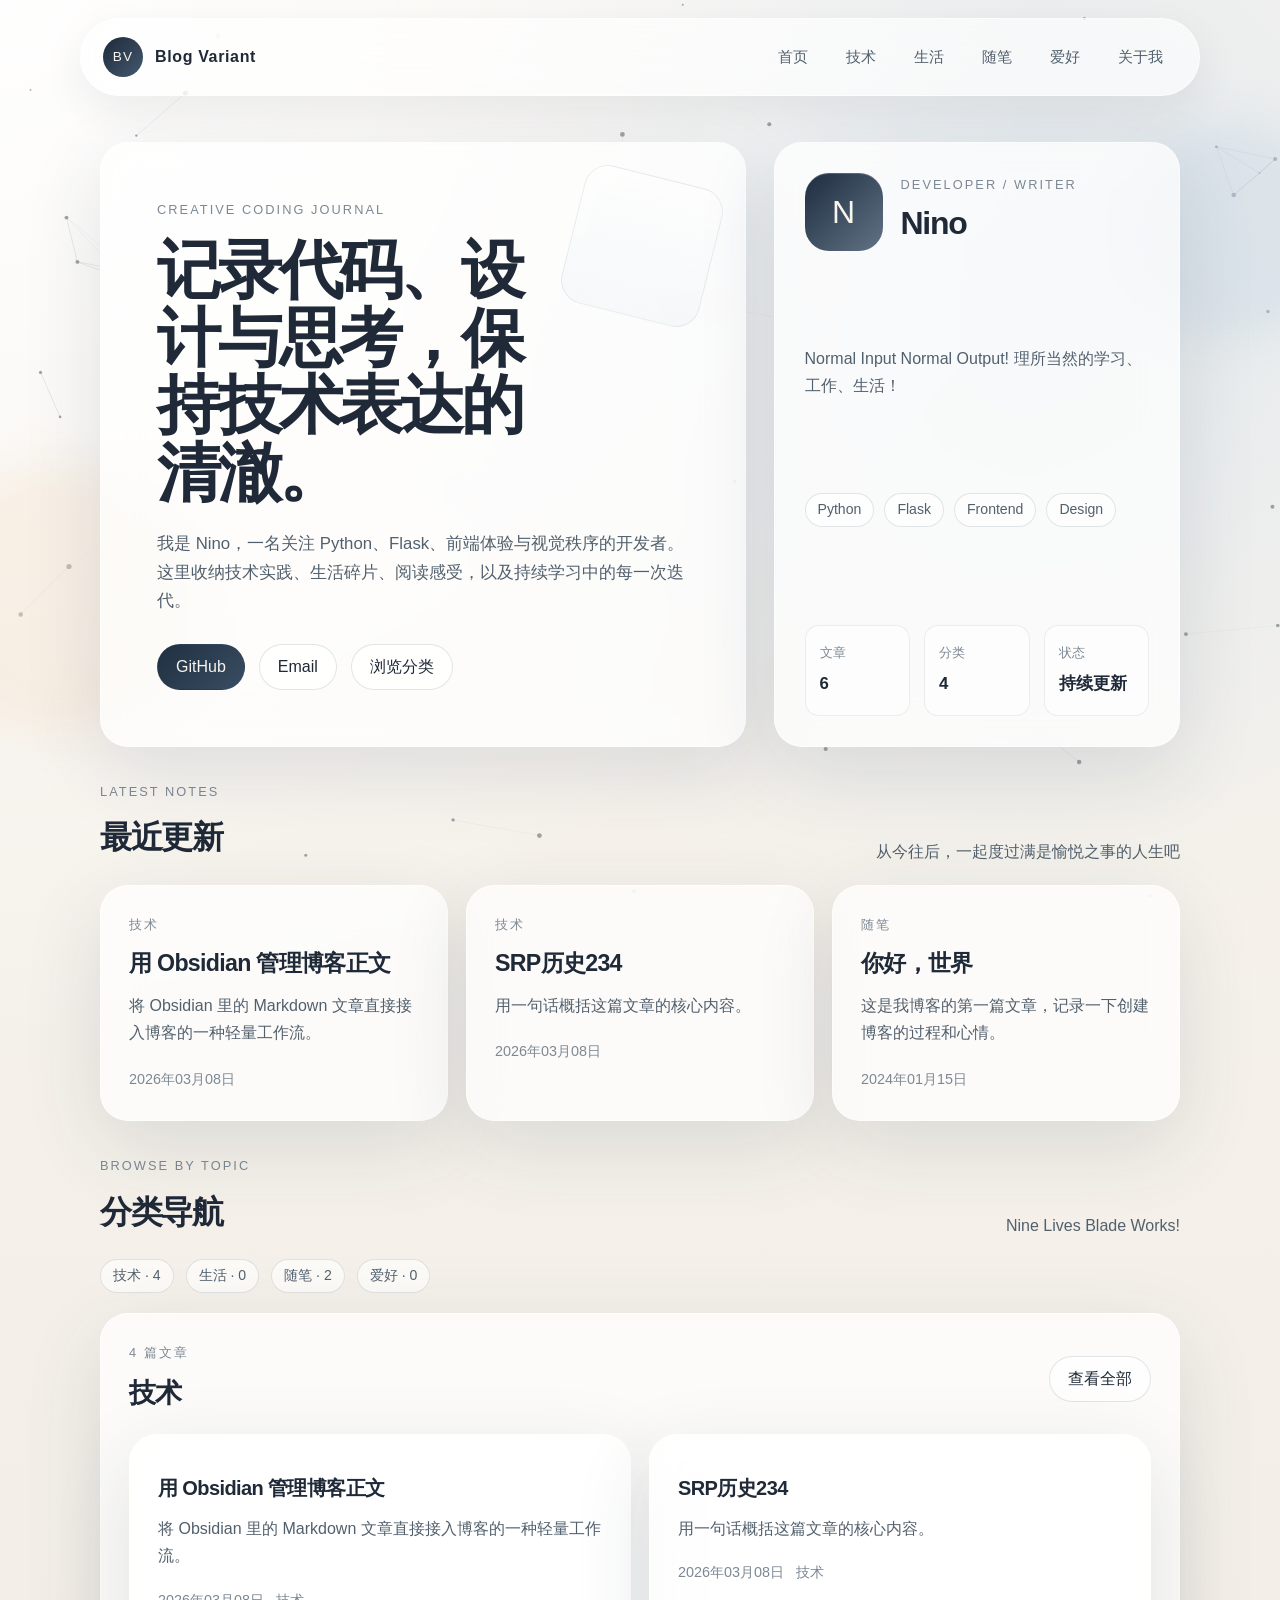
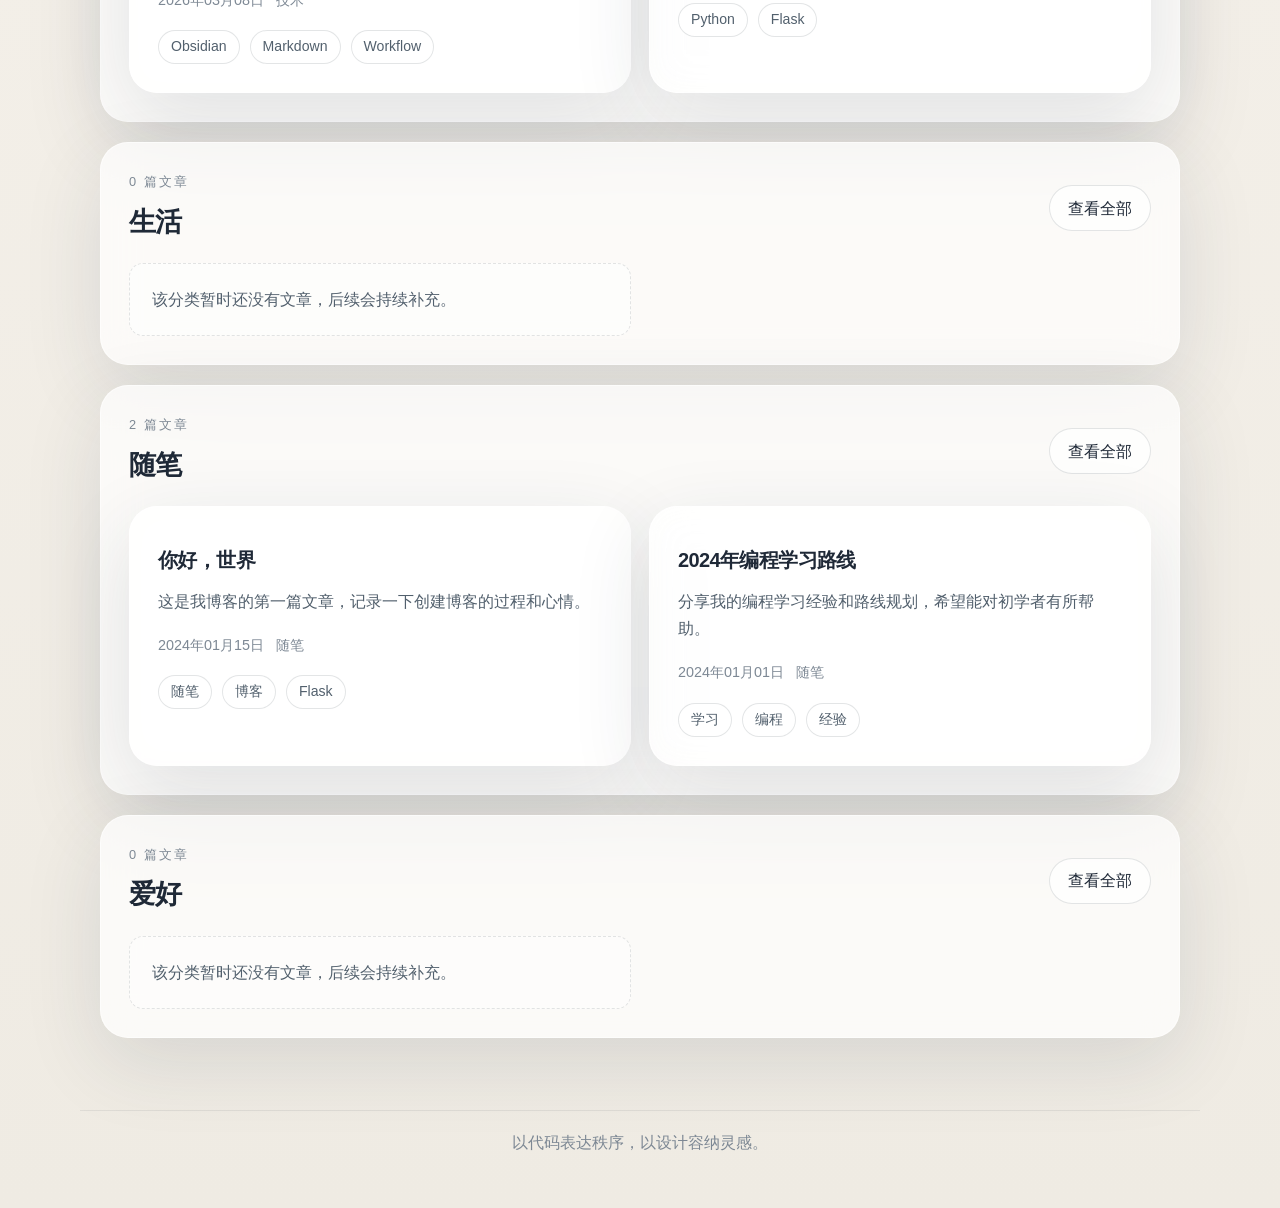
==== index.html @ 3c1abb7d "first push" ====
<!DOCTYPE html>
<html lang="zh-CN">
<head>
    <meta charset="UTF-8">
    <meta name="viewport" content="width=device-width, initial-scale=1.0">
    <title>首页 - Blog Variant</title>
    <link rel="stylesheet" href="/static/css/style.css">
    
</head>
<body>
    <div class="page-shell">
        <canvas id="particles-canvas" aria-hidden="true"></canvas>
        <div class="ambient ambient-one" aria-hidden="true"></div>
        <div class="ambient ambient-two" aria-hidden="true"></div>

        <header class="site-header">
            <div class="header-inner">
                <a href="/" class="logo">
                    <span class="logo-mark">BV</span>
                    <span class="logo-text">Blog Variant</span>
                </a>

                <button class="menu-toggle" type="button" aria-expanded="false" aria-controls="site-nav" onclick="toggleMenu()">
                    <span></span>
                    <span></span>
                    <span></span>
                </button>

                <nav class="site-nav" id="site-nav">
                    <a href="/">首页</a>
                    
                    <a href="/category/tech/">技术</a>
                    
                    <a href="/category/life/">生活</a>
                    
                    <a href="/category/notes/">随笔</a>
                    
                    <a href="/category/hobby/">爱好</a>
                    
                    <a href="/#about">关于我</a>
                </nav>
            </div>
        </header>

        <main class="main-content">
            
<section class="hero-section" id="about">
    <div class="hero-copy">
        <p class="eyebrow">Creative Coding Journal</p>
        <h1>记录代码、设计与思考，保持技术表达的清澈。</h1>
        <p class="hero-intro">
            我是 Nino，一名关注 Python、Flask、前端体验与视觉秩序的开发者。
            这里收纳技术实践、生活碎片、阅读感受，以及持续学习中的每一次迭代。
        </p>
        <div class="hero-actions">
            <a href="https://github.com/" target="_blank" rel="noopener">GitHub</a>
            <a href="446670081@qq.com">Email</a>
            <a href="#category-overview">浏览分类</a>
        </div>
    </div>

    <aside class="identity-card">
        <div class="identity-top">
            <div class="profile-avatar">N</div>
            <div>
                <p class="identity-role">Developer / Writer</p>
                <h2>Nino</h2>
            </div>
        </div>
        <p class="identity-bio">
            Normal Input Normal Output!
            理所当然的学习、工作、生活！
        </p>
        <div class="skill-list">
            <span>Python</span>
            <span>Flask</span>
            <span>Frontend</span>
            <span>Design</span>
        </div>
        <dl class="identity-stats">
            <div>
                <dt>文章</dt>
                <dd>6</dd>
            </div>
            <div>
                <dt>分类</dt>
                <dd>4</dd>
            </div>
            <div>
                <dt>状态</dt>
                <dd>持续更新</dd>
            </div>
        </dl>
    </aside>
</section>

<section class="section-block">
    <div class="section-heading">
        <div>
            <p class="eyebrow">Latest Notes</p>
            <h2>最近更新</h2>
        </div>
        <p>从今往后，一起度过满是愉悦之事的人生吧</p>
    </div>

    <div class="featured-grid">
        
        <a href="/post/obsidian-blog-workflow/" class="featured-card" style="--delay: 0.0s;">
            <p class="featured-category">技术</p>
            <h3>用 Obsidian 管理博客正文</h3>
            <p>将 Obsidian 里的 Markdown 文章直接接入博客的一种轻量工作流。</p>
            <span>2026年03月08日</span>
        </a>
        
        <a href="/post/%E5%8E%86%E5%8F%B2/" class="featured-card" style="--delay: 0.08s;">
            <p class="featured-category">技术</p>
            <h3>SRP历史234</h3>
            <p>用一句话概括这篇文章的核心内容。</p>
            <span>2026年03月08日</span>
        </a>
        
        <a href="/post/hello-world/" class="featured-card" style="--delay: 0.16s;">
            <p class="featured-category">随笔</p>
            <h3>你好，世界</h3>
            <p>这是我博客的第一篇文章，记录一下创建博客的过程和心情。</p>
            <span>2024年01月15日</span>
        </a>
        
    </div>
</section>

<section class="section-block" id="category-overview">
    <div class="section-heading">
        <div>
            <p class="eyebrow">Browse by Topic</p>
            <h2>分类导航</h2>
        </div>
        <p>Nine Lives Blade Works!</p>
    </div>

    <div class="category-pills">
        
        <a href="/category/tech/">技术 · 4</a>
        
        <a href="/category/life/">生活 · 0</a>
        
        <a href="/category/notes/">随笔 · 2</a>
        
        <a href="/category/hobby/">爱好 · 0</a>
        
    </div>

    <div class="category-sections">
        
        <section class="category-panel">
            <div class="panel-head">
                <div>
                    <p class="panel-kicker">4 篇文章</p>
                    <h3>技术</h3>
                </div>
                <a href="/category/tech/">查看全部</a>
            </div>

            <div class="post-list compact-posts">
                
                    
                    <a href="/post/obsidian-blog-workflow/" class="post-card" style="--delay: 0.0s;">
                        <h4>用 Obsidian 管理博客正文</h4>
                        <p class="description">将 Obsidian 里的 Markdown 文章直接接入博客的一种轻量工作流。</p>
                        <div class="post-meta">
                            <span>2026年03月08日</span>
                            <span>技术</span>
                        </div>
                        
                        <div class="tags">
                            
                            <span class="tag">Obsidian</span>
                            
                            <span class="tag">Markdown</span>
                            
                            <span class="tag">Workflow</span>
                            
                        </div>
                        
                    </a>
                    
                    <a href="/post/%E5%8E%86%E5%8F%B2/" class="post-card" style="--delay: 0.06s;">
                        <h4>SRP历史234</h4>
                        <p class="description">用一句话概括这篇文章的核心内容。</p>
                        <div class="post-meta">
                            <span>2026年03月08日</span>
                            <span>技术</span>
                        </div>
                        
                        <div class="tags">
                            
                            <span class="tag">Python</span>
                            
                            <span class="tag">Flask</span>
                            
                        </div>
                        
                    </a>
                    
                
            </div>
        </section>
        
        <section class="category-panel">
            <div class="panel-head">
                <div>
                    <p class="panel-kicker">0 篇文章</p>
                    <h3>生活</h3>
                </div>
                <a href="/category/life/">查看全部</a>
            </div>

            <div class="post-list compact-posts">
                
                <div class="empty-inline">
                    <p>该分类暂时还没有文章，后续会持续补充。</p>
                </div>
                
            </div>
        </section>
        
        <section class="category-panel">
            <div class="panel-head">
                <div>
                    <p class="panel-kicker">2 篇文章</p>
                    <h3>随笔</h3>
                </div>
                <a href="/category/notes/">查看全部</a>
            </div>

            <div class="post-list compact-posts">
                
                    
                    <a href="/post/hello-world/" class="post-card" style="--delay: 0.0s;">
                        <h4>你好，世界</h4>
                        <p class="description">这是我博客的第一篇文章，记录一下创建博客的过程和心情。</p>
                        <div class="post-meta">
                            <span>2024年01月15日</span>
                            <span>随笔</span>
                        </div>
                        
                        <div class="tags">
                            
                            <span class="tag">随笔</span>
                            
                            <span class="tag">博客</span>
                            
                            <span class="tag">Flask</span>
                            
                        </div>
                        
                    </a>
                    
                    <a href="/post/learn-to-code-2024/" class="post-card" style="--delay: 0.06s;">
                        <h4>2024年编程学习路线</h4>
                        <p class="description">分享我的编程学习经验和路线规划，希望能对初学者有所帮助。</p>
                        <div class="post-meta">
                            <span>2024年01月01日</span>
                            <span>随笔</span>
                        </div>
                        
                        <div class="tags">
                            
                            <span class="tag">学习</span>
                            
                            <span class="tag">编程</span>
                            
                            <span class="tag">经验</span>
                            
                        </div>
                        
                    </a>
                    
                
            </div>
        </section>
        
        <section class="category-panel">
            <div class="panel-head">
                <div>
                    <p class="panel-kicker">0 篇文章</p>
                    <h3>爱好</h3>
                </div>
                <a href="/category/hobby/">查看全部</a>
            </div>

            <div class="post-list compact-posts">
                
                <div class="empty-inline">
                    <p>该分类暂时还没有文章，后续会持续补充。</p>
                </div>
                
            </div>
        </section>
        
    </div>
</section>

        </main>

        <footer class="site-footer">
            <p>以代码表达秩序，以设计容纳灵感。</p>
        </footer>
    </div>

    <script>
        function toggleMenu() {
            var nav = document.getElementById("site-nav");
            var button = document.querySelector(".menu-toggle");
            var isActive = nav.classList.toggle("active");
            button.setAttribute("aria-expanded", isActive ? "true" : "false");
        }

        (function () {
            var canvas = document.getElementById("particles-canvas");
            if (!canvas) return;

            var ctx = canvas.getContext("2d");
            var particles = [];
            var mouse = { x: null, y: null, active: false };
            var isReduced = window.matchMedia("(prefers-reduced-motion: reduce)").matches;
            var density = window.innerWidth < 768 ? 28 : 56;

            function resizeCanvas() {
                canvas.width = window.innerWidth;
                canvas.height = window.innerHeight;
                density = window.innerWidth < 768 ? 28 : 56;
                createParticles();
            }

            function createParticles() {
                particles = [];
                for (var i = 0; i < density; i += 1) {
                    particles.push({
                        x: Math.random() * canvas.width,
                        y: Math.random() * canvas.height,
                        vx: (Math.random() - 0.5) * 0.32,
                        vy: (Math.random() - 0.5) * 0.32,
                        radius: Math.random() * 1.8 + 0.8
                    });
                }
            }

            function drawConnections() {
                for (var i = 0; i < particles.length; i += 1) {
                    for (var j = i + 1; j < particles.length; j += 1) {
                        var dx = particles[i].x - particles[j].x;
                        var dy = particles[i].y - particles[j].y;
                        var distance = Math.sqrt(dx * dx + dy * dy);
                        if (distance < 110) {
                            ctx.beginPath();
                            ctx.strokeStyle = "rgba(38, 48, 64, " + ((1 - distance / 110) * 0.16) + ")";
                            ctx.lineWidth = 1;
                            ctx.moveTo(particles[i].x, particles[i].y);
                            ctx.lineTo(particles[j].x, particles[j].y);
                            ctx.stroke();
                        }
                    }
                }
            }

            function updateParticles() {
                ctx.clearRect(0, 0, canvas.width, canvas.height);

                particles.forEach(function (particle) {
                    particle.x += particle.vx;
                    particle.y += particle.vy;

                    if (particle.x <= -20 || particle.x >= canvas.width + 20) particle.vx *= -1;
                    if (particle.y <= -20 || particle.y >= canvas.height + 20) particle.vy *= -1;

                    if (mouse.active && mouse.x !== null && mouse.y !== null) {
                        var mdx = particle.x - mouse.x;
                        var mdy = particle.y - mouse.y;
                        var mouseDistance = Math.sqrt(mdx * mdx + mdy * mdy);
                        if (mouseDistance < 120 && mouseDistance > 0) {
                            particle.x += mdx / mouseDistance * 0.35;
                            particle.y += mdy / mouseDistance * 0.35;
                        }
                    }

                    ctx.beginPath();
                    ctx.arc(particle.x, particle.y, particle.radius, 0, Math.PI * 2);
                    ctx.fillStyle = "rgba(21, 31, 47, 0.38)";
                    ctx.fill();
                });

                drawConnections();

                if (!isReduced) {
                    window.requestAnimationFrame(updateParticles);
                }
            }

            window.addEventListener("mousemove", function (event) {
                mouse.x = event.clientX;
                mouse.y = event.clientY;
                mouse.active = true;
            }, { passive: true });

            window.addEventListener("mouseleave", function () {
                mouse.active = false;
            });

            window.addEventListener("resize", resizeCanvas);
            resizeCanvas();

            if (isReduced) {
                updateParticles();
            } else {
                window.requestAnimationFrame(updateParticles);
            }
        })();
    </script>
    
</body>
</html>
---- static/css/style.css ----
:root {
    --bg-primary: #f4f0e8;
    --bg-soft: rgba(255, 255, 255, 0.62);
    --bg-card: rgba(255, 255, 255, 0.72);
    --bg-strong: #fffdfa;
    --text-primary: #1f2937;
    --text-secondary: #52606d;
    --text-tertiary: #7d8894;
    --line: rgba(31, 41, 55, 0.12);
    --line-strong: rgba(31, 41, 55, 0.2);
    --accent: #213246;
    --accent-soft: #dce6ef;
    --shadow: 0 24px 80px rgba(33, 50, 70, 0.12);
    --shadow-soft: 0 16px 40px rgba(33, 50, 70, 0.08);
    --max-width: 1120px;
    --content-width: 760px;
    --header-height: 78px;
    --radius-lg: 28px;
    --radius-md: 20px;
    --radius-sm: 14px;
}

* {
    box-sizing: border-box;
    margin: 0;
    padding: 0;
}

html {
    scroll-behavior: smooth;
}

body {
    min-height: 100vh;
    font-family: "Avenir Next", "PingFang SC", "Microsoft YaHei", sans-serif;
    color: var(--text-primary);
    background:
        radial-gradient(circle at top left, rgba(255, 255, 255, 0.95), transparent 34%),
        radial-gradient(circle at 80% 10%, rgba(220, 230, 239, 0.8), transparent 24%),
        linear-gradient(180deg, #f8f4ee 0%, #efebe3 100%);
    line-height: 1.7;
}

a {
    color: inherit;
}

img {
    max-width: 100%;
    display: block;
}

#particles-canvas {
    position: fixed;
    inset: 0;
    z-index: 0;
    pointer-events: none;
}

.page-shell {
    position: relative;
    min-height: 100vh;
    overflow: hidden;
}

.ambient {
    position: fixed;
    z-index: 0;
    border-radius: 999px;
    filter: blur(22px);
    opacity: 0.65;
    pointer-events: none;
}

.ambient-one {
    top: 120px;
    right: -60px;
    width: 220px;
    height: 220px;
    background: rgba(204, 218, 228, 0.75);
}

.ambient-two {
    top: 460px;
    left: -80px;
    width: 280px;
    height: 280px;
    background: rgba(244, 227, 205, 0.6);
}

.site-header,
.main-content,
.site-footer {
    position: relative;
    z-index: 1;
}

.site-header {
    position: sticky;
    top: 0;
    padding: 18px 20px 0;
    z-index: 10;
}

.header-inner {
    max-width: var(--max-width);
    margin: 0 auto;
    min-height: var(--header-height);
    padding: 0 22px;
    position: relative;
    display: flex;
    align-items: center;
    justify-content: space-between;
    border: 1px solid rgba(255, 255, 255, 0.55);
    border-radius: 999px;
    background: rgba(255, 255, 255, 0.62);
    backdrop-filter: blur(18px);
    box-shadow: var(--shadow-soft);
}

.logo {
    display: inline-flex;
    align-items: center;
    gap: 12px;
    text-decoration: none;
}

.logo-mark {
    width: 40px;
    height: 40px;
    display: inline-flex;
    align-items: center;
    justify-content: center;
    border-radius: 50%;
    background: linear-gradient(135deg, #1d2a3a, #44596f);
    color: #f8f4ee;
    font-size: 0.85rem;
    letter-spacing: 0.08em;
}

.logo-text {
    font-size: 1rem;
    font-weight: 600;
    letter-spacing: 0.04em;
}

.site-nav {
    display: flex;
    align-items: center;
    gap: 10px;
}

.site-nav a {
    padding: 10px 14px;
    border-radius: 999px;
    text-decoration: none;
    color: var(--text-secondary);
    font-size: 0.95rem;
    transition: background-color 0.25s ease, color 0.25s ease, transform 0.25s ease;
}

.site-nav a:hover,
.site-nav a:focus-visible {
    background: rgba(33, 50, 70, 0.08);
    color: var(--text-primary);
    transform: translateY(-1px);
}

.menu-toggle {
    display: none;
    width: 44px;
    height: 44px;
    border: 0;
    border-radius: 50%;
    background: rgba(33, 50, 70, 0.06);
    cursor: pointer;
}

.menu-toggle span {
    display: block;
    width: 18px;
    height: 2px;
    margin: 4px auto;
    background: var(--accent);
}

.main-content {
    max-width: var(--max-width);
    margin: 0 auto;
    padding: 34px 20px 72px;
}

.glass-card {
    background: var(--bg-card);
    border: 1px solid rgba(255, 255, 255, 0.55);
    backdrop-filter: blur(18px);
    box-shadow: var(--shadow);
}

.hero-section {
    display: grid;
    grid-template-columns: minmax(0, 1.35fr) minmax(320px, 0.85fr);
    gap: 28px;
    align-items: stretch;
    margin-top: 12px;
}

.hero-copy,
.identity-card,
.category-panel,
.featured-card,
.post-card,
.category-hero,
.post-detail,
.empty-state {
    border-radius: var(--radius-lg);
    background: var(--bg-card);
    border: 1px solid rgba(255, 255, 255, 0.55);
    backdrop-filter: blur(18px);
    box-shadow: var(--shadow);
}

.hero-copy {
    padding: 56px;
    position: relative;
    overflow: hidden;
}

.hero-copy::after {
    content: "";
    position: absolute;
    right: 32px;
    top: 32px;
    width: 140px;
    height: 140px;
    border-radius: 24px;
    border: 1px solid rgba(33, 50, 70, 0.08);
    background: linear-gradient(180deg, rgba(255, 255, 255, 0.4), rgba(220, 230, 239, 0.2));
    transform: rotate(14deg);
}

.eyebrow,
.panel-kicker,
.featured-category,
.identity-role {
    color: var(--text-tertiary);
    font-size: 0.8rem;
    letter-spacing: 0.16em;
    text-transform: uppercase;
}

.hero-copy h1,
.category-hero h1 {
    max-width: 11ch;
    margin-top: 16px;
    font-size: clamp(2.8rem, 5vw, 4.8rem);
    line-height: 1.06;
    letter-spacing: -0.05em;
}

.hero-intro,
.category-intro {
    max-width: 58ch;
    margin-top: 22px;
    color: var(--text-secondary);
    font-size: 1.05rem;
}

.hero-actions {
    display: flex;
    flex-wrap: wrap;
    gap: 14px;
    margin-top: 28px;
}

.hero-actions a,
.category-summary a,
.panel-head a {
    display: inline-flex;
    align-items: center;
    justify-content: center;
    min-height: 46px;
    padding: 0 18px;
    border-radius: 999px;
    border: 1px solid var(--line);
    background: rgba(255, 255, 255, 0.72);
    text-decoration: none;
    transition: transform 0.25s ease, border-color 0.25s ease, background-color 0.25s ease;
}

.hero-actions a:first-child {
    background: linear-gradient(135deg, #203042, #394d62);
    border-color: transparent;
    color: #f8f4ee;
}

.hero-actions a:hover,
.category-summary a:hover,
.panel-head a:hover {
    transform: translateY(-2px);
    border-color: var(--line-strong);
}

.identity-card {
    padding: 30px;
    display: flex;
    flex-direction: column;
    justify-content: space-between;
}

.identity-top {
    display: flex;
    align-items: center;
    gap: 18px;
}

.profile-avatar {
    width: 78px;
    height: 78px;
    display: inline-flex;
    align-items: center;
    justify-content: center;
    border-radius: 24px;
    background: linear-gradient(135deg, #1e2d3f, #607385);
    color: #f8f4ee;
    font-size: 2rem;
    box-shadow: inset 0 1px 0 rgba(255, 255, 255, 0.2);
}

.identity-top h2 {
    font-size: 2rem;
    letter-spacing: -0.04em;
}

.identity-bio {
    margin-top: 26px;
    color: var(--text-secondary);
}

.skill-list {
    display: flex;
    flex-wrap: wrap;
    gap: 10px;
    margin-top: 26px;
}

.skill-list span,
.tag,
.category-pills a {
    display: inline-flex;
    align-items: center;
    min-height: 34px;
    padding: 0 12px;
    border-radius: 999px;
    border: 1px solid var(--line);
    background: rgba(255, 255, 255, 0.65);
    color: var(--text-secondary);
    text-decoration: none;
    font-size: 0.88rem;
}

.identity-stats {
    display: grid;
    grid-template-columns: repeat(3, 1fr);
    gap: 14px;
    margin-top: 30px;
}

.identity-stats div {
    padding: 16px 14px;
    border-radius: var(--radius-sm);
    background: rgba(255, 255, 255, 0.55);
    border: 1px solid rgba(31, 41, 55, 0.08);
}

.identity-stats dt {
    color: var(--text-tertiary);
    font-size: 0.82rem;
}

.identity-stats dd {
    margin-top: 6px;
    font-size: 1.05rem;
    font-weight: 600;
}

.section-block {
    margin-top: 34px;
}

.section-heading {
    display: flex;
    align-items: end;
    justify-content: space-between;
    gap: 20px;
    margin-bottom: 20px;
}

.section-heading h2 {
    margin-top: 8px;
    font-size: 2rem;
    letter-spacing: -0.04em;
}

.section-heading p:last-child {
    max-width: 42ch;
    color: var(--text-secondary);
}

.featured-grid {
    display: grid;
    grid-template-columns: repeat(3, minmax(0, 1fr));
    gap: 18px;
}

.featured-card,
.post-card {
    display: block;
    padding: 28px;
    text-decoration: none;
    color: inherit;
    transform: translateY(14px);
    opacity: 0;
    animation: fade-up 0.55s ease forwards;
    animation-delay: var(--delay, 0s);
}

.featured-card h3,
.post-card h2,
.post-card h4 {
    margin-top: 12px;
    font-size: 1.45rem;
    line-height: 1.32;
    letter-spacing: -0.03em;
}

.post-card h4 {
    font-size: 1.25rem;
}

.featured-card p:last-of-type,
.post-card .description {
    margin-top: 14px;
    color: var(--text-secondary);
}

.featured-card span {
    display: inline-block;
    margin-top: 20px;
    color: var(--text-tertiary);
    font-size: 0.9rem;
}

.featured-card:hover,
.post-card:hover {
    transform: translateY(-4px);
    box-shadow: 0 26px 90px rgba(33, 50, 70, 0.16);
}

.category-pills {
    display: flex;
    flex-wrap: wrap;
    gap: 12px;
    margin-bottom: 20px;
}

.category-pills a:hover,
.tag:hover,
.skill-list span:hover {
    border-color: var(--line-strong);
}

.category-sections {
    display: grid;
    gap: 20px;
}

.category-panel {
    padding: 28px;
}

.panel-head {
    display: flex;
    align-items: center;
    justify-content: space-between;
    gap: 18px;
    margin-bottom: 18px;
}

.panel-head h3 {
    margin-top: 6px;
    font-size: 1.7rem;
    letter-spacing: -0.04em;
}

.compact-posts {
    display: grid;
    grid-template-columns: repeat(2, minmax(0, 1fr));
    gap: 18px;
}

.post-list {
    display: grid;
    gap: 18px;
}

.empty-inline {
    padding: 22px;
    border-radius: var(--radius-sm);
    border: 1px dashed var(--line);
    color: var(--text-secondary);
    background: rgba(255, 255, 255, 0.45);
}

.post-meta {
    display: flex;
    flex-wrap: wrap;
    gap: 12px;
    margin-top: 18px;
    color: var(--text-tertiary);
    font-size: 0.9rem;
}

.tags {
    display: flex;
    flex-wrap: wrap;
    gap: 10px;
    margin-top: 18px;
}

.category-hero {
    padding: 46px;
}

.category-summary {
    display: flex;
    align-items: center;
    gap: 14px;
    flex-wrap: wrap;
    margin-top: 24px;
    color: var(--text-secondary);
}

.post-detail {
    max-width: var(--content-width);
    margin: 12px auto 0;
    padding: 36px;
}

.back-link {
    display: inline-flex;
    align-items: center;
    gap: 8px;
    margin-bottom: 28px;
    color: var(--text-secondary);
    text-decoration: none;
}

.post-header {
    padding-bottom: 24px;
    border-bottom: 1px solid var(--line);
}

.post-header h1 {
    font-size: clamp(2rem, 4vw, 3rem);
    line-height: 1.14;
    letter-spacing: -0.05em;
}

.post-content {
    margin-top: 28px;
    font-size: 1.02rem;
}

.post-content h2 {
    margin: 34px 0 14px;
    font-size: 1.6rem;
    letter-spacing: -0.03em;
}

.post-content h3 {
    margin: 26px 0 12px;
    font-size: 1.25rem;
}

.post-content p,
.post-content ul,
.post-content ol,
.post-content pre {
    margin-bottom: 18px;
}

.post-content ul,
.post-content ol {
    padding-left: 22px;
}

.post-content pre,
.post-content code {
    font-family: "Cascadia Code", "Consolas", monospace;
}

.post-content pre {
    overflow-x: auto;
    padding: 18px 20px;
    border-radius: var(--radius-sm);
    background: rgba(248, 244, 238, 0.95);
    border: 1px solid rgba(31, 41, 55, 0.08);
}

.post-content code {
    padding: 2px 6px;
    border-radius: 8px;
    background: rgba(248, 244, 238, 0.95);
}

.post-content pre code {
    padding: 0;
    background: transparent;
}

.post-content a {
    color: var(--accent);
    text-decoration: underline;
    text-underline-offset: 3px;
}

.post-content img {
    margin: 22px auto;
    border-radius: var(--radius-md);
    box-shadow: var(--shadow-soft);
}

.note-network {
    margin-top: 36px;
    display: grid;
    gap: 18px;
}

.note-panel {
    padding-top: 24px;
    border-top: 1px solid var(--line);
}

.note-panel h2 {
    font-size: 1.2rem;
    letter-spacing: -0.03em;
}

.note-links {
    display: grid;
    grid-template-columns: repeat(2, minmax(0, 1fr));
    gap: 12px;
    margin-top: 16px;
}

.note-link-card {
    display: flex;
    flex-direction: column;
    gap: 6px;
    padding: 16px 18px;
    border-radius: var(--radius-sm);
    border: 1px solid var(--line);
    background: rgba(255, 255, 255, 0.5);
    text-decoration: none;
    transition: transform 0.25s ease, border-color 0.25s ease, background-color 0.25s ease;
}

.note-link-card strong {
    font-size: 1rem;
}

.note-link-card span {
    color: var(--text-secondary);
    font-size: 0.88rem;
}

.note-link-card:hover {
    transform: translateY(-2px);
    border-color: var(--line-strong);
    background: rgba(255, 255, 255, 0.74);
}

.empty-state {
    padding: 48px 28px;
    text-align: center;
}

.empty-state h2 {
    font-size: 1.5rem;
    letter-spacing: -0.03em;
}

.empty-state p {
    margin-top: 10px;
    color: var(--text-secondary);
}

.site-footer {
    padding: 0 20px 34px;
}

.site-footer p {
    max-width: var(--max-width);
    margin: 0 auto;
    padding: 18px 24px;
    color: var(--text-tertiary);
    text-align: center;
    border-top: 1px solid rgba(31, 41, 55, 0.08);
}

.progress-bar {
    position: fixed;
    top: 0;
    left: 0;
    width: 0;
    height: 3px;
    background: linear-gradient(90deg, #223446, #75889c);
    z-index: 20;
}

@keyframes fade-up {
    to {
        opacity: 1;
        transform: translateY(0);
    }
}

::-webkit-scrollbar {
    width: 9px;
    height: 9px;
}

::-webkit-scrollbar-track {
    background: rgba(255, 255, 255, 0.4);
}

::-webkit-scrollbar-thumb {
    background: rgba(33, 50, 70, 0.22);
    border-radius: 999px;
}

::-webkit-scrollbar-thumb:hover {
    background: rgba(33, 50, 70, 0.36);
}

@media (max-width: 980px) {
    .hero-section,
    .featured-grid,
    .compact-posts {
        grid-template-columns: 1fr;
    }

    .section-heading,
    .panel-head {
        flex-direction: column;
        align-items: flex-start;
    }

    .hero-copy {
        padding: 42px 32px;
    }
}

@media (max-width: 768px) {
    :root {
        --header-height: 68px;
        --radius-lg: 22px;
    }

    .site-header {
        padding-top: 12px;
    }

    .header-inner {
        padding: 0 16px;
    }

    .menu-toggle {
        display: inline-block;
    }

    .site-nav {
        position: absolute;
        top: calc(100% + 10px);
        left: 12px;
        right: 12px;
        display: none;
        flex-direction: column;
        align-items: stretch;
        gap: 8px;
        padding: 14px;
        border-radius: 24px;
        background: rgba(255, 255, 255, 0.86);
        border: 1px solid rgba(255, 255, 255, 0.72);
        backdrop-filter: blur(18px);
        box-shadow: var(--shadow-soft);
    }

    .site-nav.active {
        display: flex;
    }

    .site-nav a {
        padding: 12px 14px;
        background: rgba(33, 50, 70, 0.04);
    }

    .main-content {
        padding-top: 20px;
    }

    .hero-copy,
    .identity-card,
    .category-hero,
    .post-detail,
    .category-panel,
    .featured-card,
    .post-card {
        padding: 24px;
    }

    .hero-copy h1,
    .category-hero h1,
    .post-header h1 {
        max-width: none;
        font-size: clamp(2rem, 10vw, 3rem);
    }

    .identity-top {
        align-items: flex-start;
    }

    .identity-stats {
        grid-template-columns: 1fr;
    }

    .hero-actions,
    .category-summary,
    .category-pills,
    .post-meta,
    .tags {
        gap: 10px;
    }

    .note-links {
        grid-template-columns: 1fr;
    }
}

@media (prefers-reduced-motion: reduce) {
    html {
        scroll-behavior: auto;
    }

    .featured-card,
    .post-card,
    .site-nav a,
    .hero-actions a,
    .category-summary a,
    .panel-head a {
        animation: none;
        transition: none;
        transform: none;
        opacity: 1;
    }
}
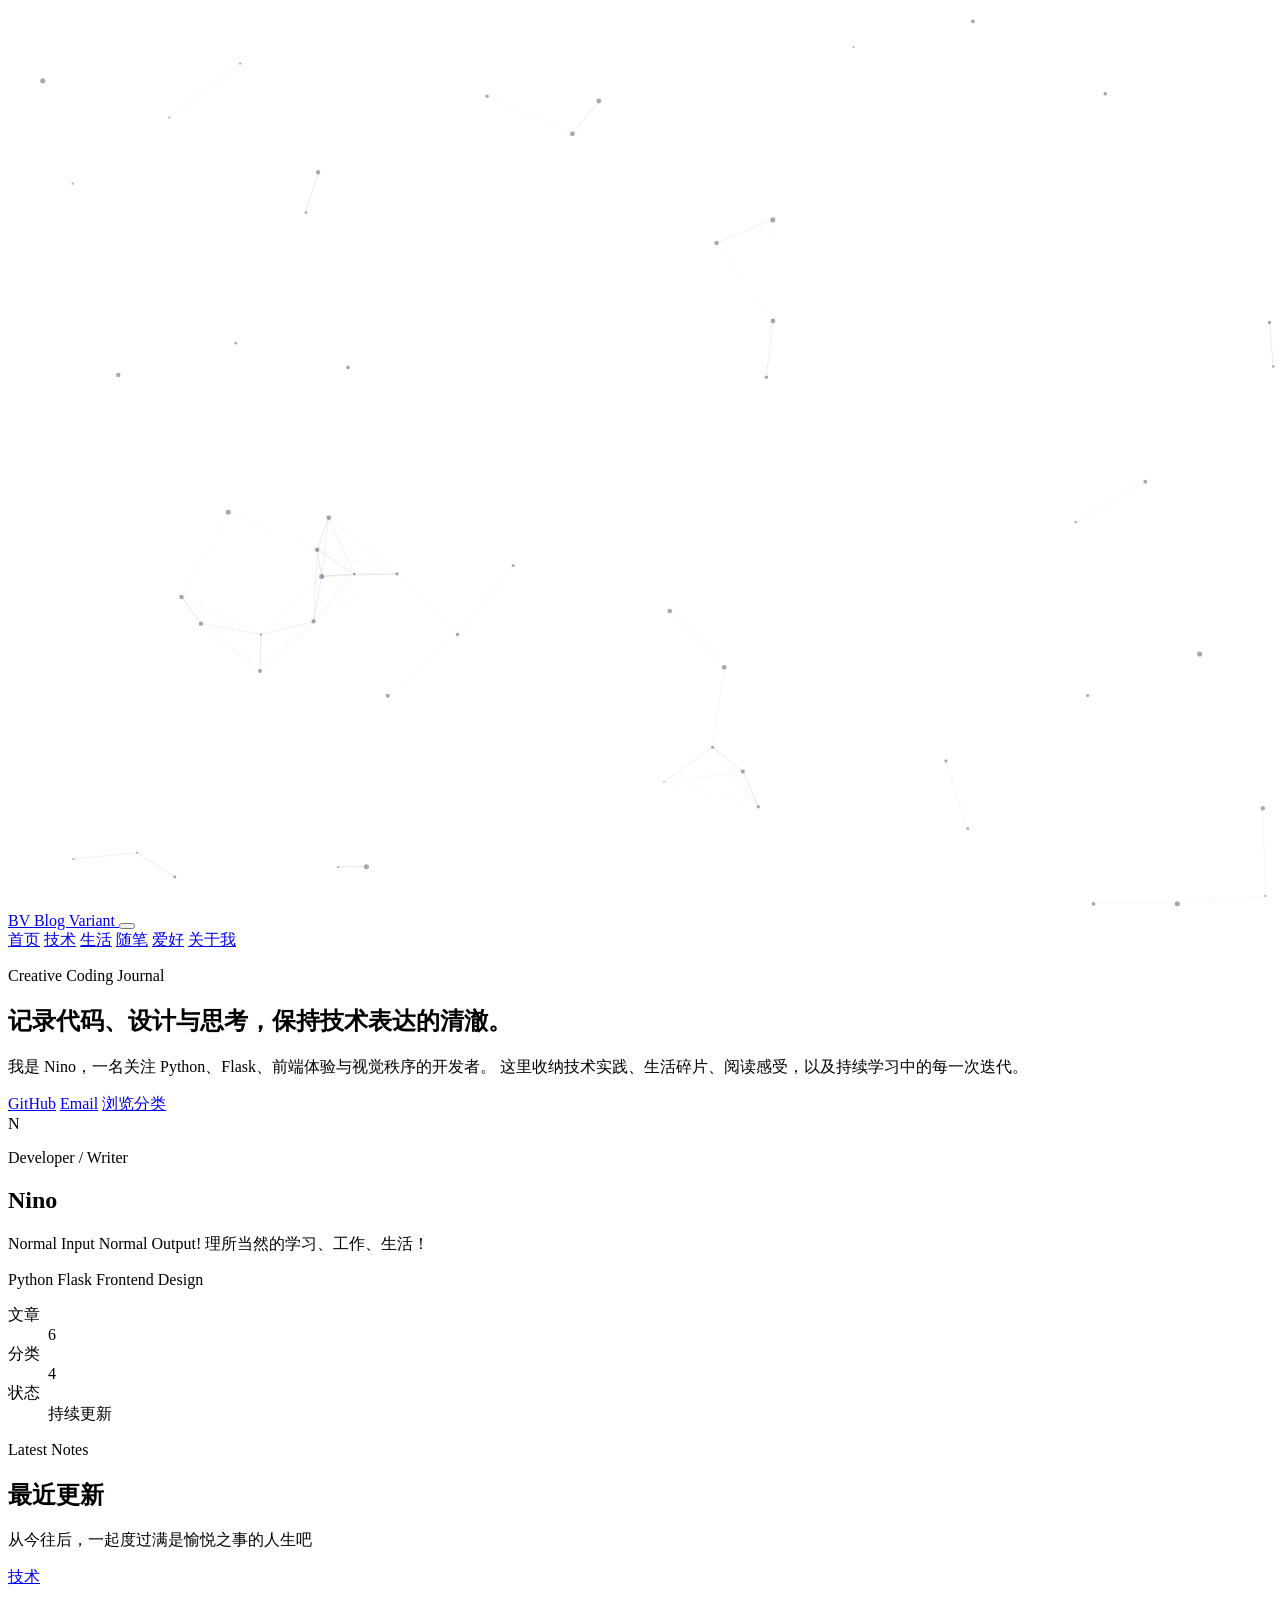
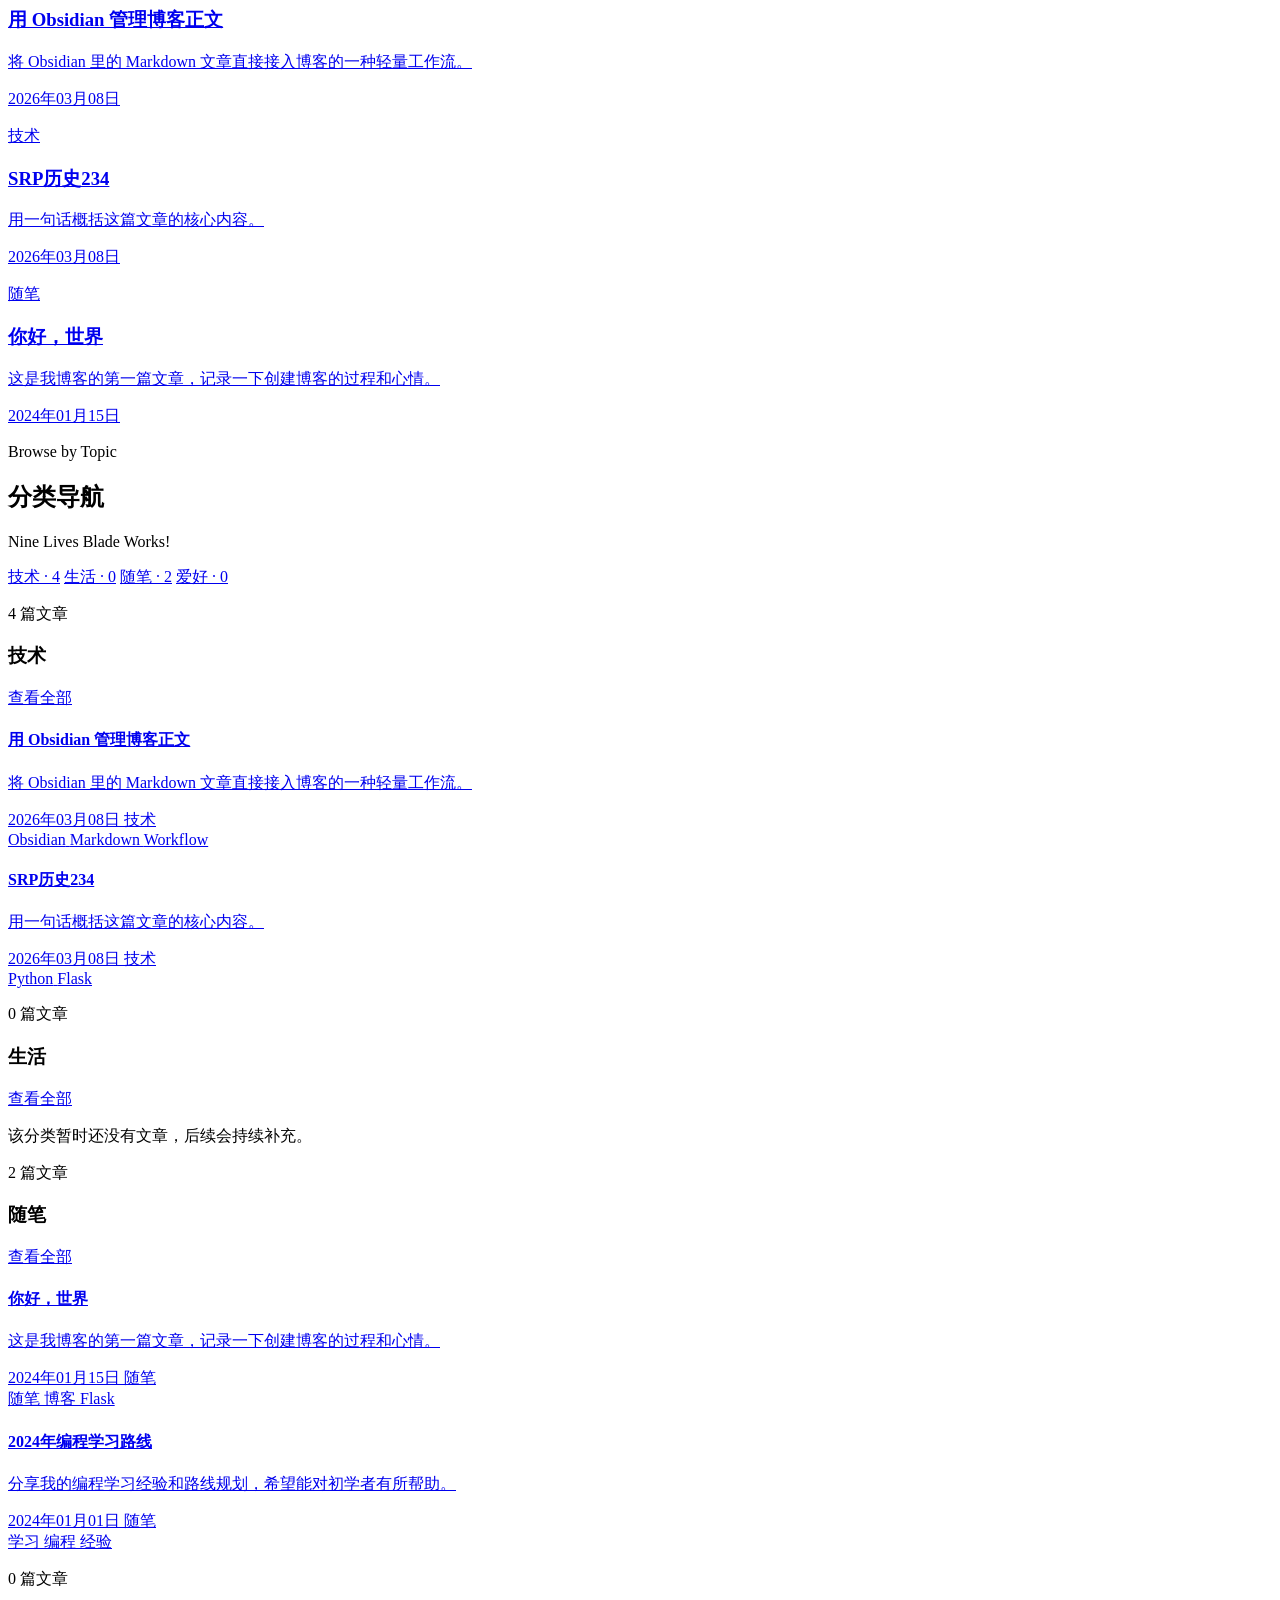
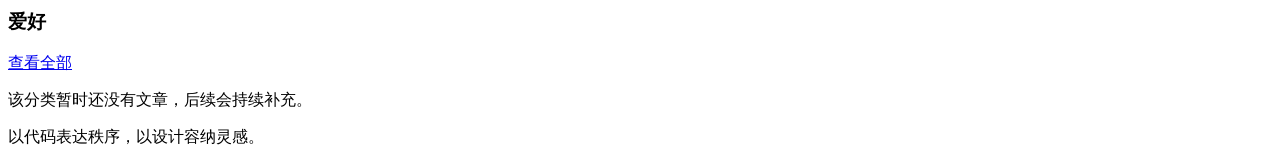
==== commit 6034daca: "v2" ====
--- a/index.html
+++ b/index.html
@@ -4,7 +4,7 @@
     <meta charset="UTF-8">
     <meta name="viewport" content="width=device-width, initial-scale=1.0">
     <title>首页 - Blog Variant</title>
-    <link rel="stylesheet" href="/static/css/style.css">
+    <link rel="stylesheet" href="/MyBlog/static/css/style.css">
     
 </head>
 <body>
@@ -15,7 +15,7 @@
 
         <header class="site-header">
             <div class="header-inner">
-                <a href="/" class="logo">
+                <a href="/MyBlog/" class="logo">
                     <span class="logo-mark">BV</span>
                     <span class="logo-text">Blog Variant</span>
                 </a>
@@ -27,17 +27,17 @@
                 </button>
 
                 <nav class="site-nav" id="site-nav">
-                    <a href="/">首页</a>
-                    
-                    <a href="/category/tech/">技术</a>
-                    
-                    <a href="/category/life/">生活</a>
-                    
-                    <a href="/category/notes/">随笔</a>
-                    
-                    <a href="/category/hobby/">爱好</a>
-                    
-                    <a href="/#about">关于我</a>
+                    <a href="/MyBlog/">首页</a>
+                    
+                    <a href="/MyBlog/category/tech/">技术</a>
+                    
+                    <a href="/MyBlog/category/life/">生活</a>
+                    
+                    <a href="/MyBlog/category/notes/">随笔</a>
+                    
+                    <a href="/MyBlog/category/hobby/">爱好</a>
+                    
+                    <a href="/MyBlog/#about">关于我</a>
                 </nav>
             </div>
         </header>
@@ -105,21 +105,21 @@
 
     <div class="featured-grid">
         
-        <a href="/post/obsidian-blog-workflow/" class="featured-card" style="--delay: 0.0s;">
+        <a href="/MyBlog/post/obsidian-blog-workflow/" class="featured-card" style="--delay: 0.0s;">
             <p class="featured-category">技术</p>
             <h3>用 Obsidian 管理博客正文</h3>
             <p>将 Obsidian 里的 Markdown 文章直接接入博客的一种轻量工作流。</p>
             <span>2026年03月08日</span>
         </a>
         
-        <a href="/post/%E5%8E%86%E5%8F%B2/" class="featured-card" style="--delay: 0.08s;">
+        <a href="/MyBlog/post/%E5%8E%86%E5%8F%B2/" class="featured-card" style="--delay: 0.08s;">
             <p class="featured-category">技术</p>
             <h3>SRP历史234</h3>
             <p>用一句话概括这篇文章的核心内容。</p>
             <span>2026年03月08日</span>
         </a>
         
-        <a href="/post/hello-world/" class="featured-card" style="--delay: 0.16s;">
+        <a href="/MyBlog/post/hello-world/" class="featured-card" style="--delay: 0.16s;">
             <p class="featured-category">随笔</p>
             <h3>你好，世界</h3>
             <p>这是我博客的第一篇文章，记录一下创建博客的过程和心情。</p>
@@ -140,13 +140,13 @@
 
     <div class="category-pills">
         
-        <a href="/category/tech/">技术 · 4</a>
-        
-        <a href="/category/life/">生活 · 0</a>
-        
-        <a href="/category/notes/">随笔 · 2</a>
-        
-        <a href="/category/hobby/">爱好 · 0</a>
+        <a href="/MyBlog/category/tech/">技术 · 4</a>
+        
+        <a href="/MyBlog/category/life/">生活 · 0</a>
+        
+        <a href="/MyBlog/category/notes/">随笔 · 2</a>
+        
+        <a href="/MyBlog/category/hobby/">爱好 · 0</a>
         
     </div>
 
@@ -158,13 +158,13 @@
                     <p class="panel-kicker">4 篇文章</p>
                     <h3>技术</h3>
                 </div>
-                <a href="/category/tech/">查看全部</a>
+                <a href="/MyBlog/category/tech/">查看全部</a>
             </div>
 
             <div class="post-list compact-posts">
                 
                     
-                    <a href="/post/obsidian-blog-workflow/" class="post-card" style="--delay: 0.0s;">
+                    <a href="/MyBlog/post/obsidian-blog-workflow/" class="post-card" style="--delay: 0.0s;">
                         <h4>用 Obsidian 管理博客正文</h4>
                         <p class="description">将 Obsidian 里的 Markdown 文章直接接入博客的一种轻量工作流。</p>
                         <div class="post-meta">
@@ -184,7 +184,7 @@
                         
                     </a>
                     
-                    <a href="/post/%E5%8E%86%E5%8F%B2/" class="post-card" style="--delay: 0.06s;">
+                    <a href="/MyBlog/post/%E5%8E%86%E5%8F%B2/" class="post-card" style="--delay: 0.06s;">
                         <h4>SRP历史234</h4>
                         <p class="description">用一句话概括这篇文章的核心内容。</p>
                         <div class="post-meta">
@@ -212,7 +212,7 @@
                     <p class="panel-kicker">0 篇文章</p>
                     <h3>生活</h3>
                 </div>
-                <a href="/category/life/">查看全部</a>
+                <a href="/MyBlog/category/life/">查看全部</a>
             </div>
 
             <div class="post-list compact-posts">
@@ -230,13 +230,13 @@
                     <p class="panel-kicker">2 篇文章</p>
                     <h3>随笔</h3>
                 </div>
-                <a href="/category/notes/">查看全部</a>
+                <a href="/MyBlog/category/notes/">查看全部</a>
             </div>
 
             <div class="post-list compact-posts">
                 
                     
-                    <a href="/post/hello-world/" class="post-card" style="--delay: 0.0s;">
+                    <a href="/MyBlog/post/hello-world/" class="post-card" style="--delay: 0.0s;">
                         <h4>你好，世界</h4>
                         <p class="description">这是我博客的第一篇文章，记录一下创建博客的过程和心情。</p>
                         <div class="post-meta">
@@ -256,7 +256,7 @@
                         
                     </a>
                     
-                    <a href="/post/learn-to-code-2024/" class="post-card" style="--delay: 0.06s;">
+                    <a href="/MyBlog/post/learn-to-code-2024/" class="post-card" style="--delay: 0.06s;">
                         <h4>2024年编程学习路线</h4>
                         <p class="description">分享我的编程学习经验和路线规划，希望能对初学者有所帮助。</p>
                         <div class="post-meta">
@@ -286,7 +286,7 @@
                     <p class="panel-kicker">0 篇文章</p>
                     <h3>爱好</h3>
                 </div>
-                <a href="/category/hobby/">查看全部</a>
+                <a href="/MyBlog/category/hobby/">查看全部</a>
             </div>
 
             <div class="post-list compact-posts">
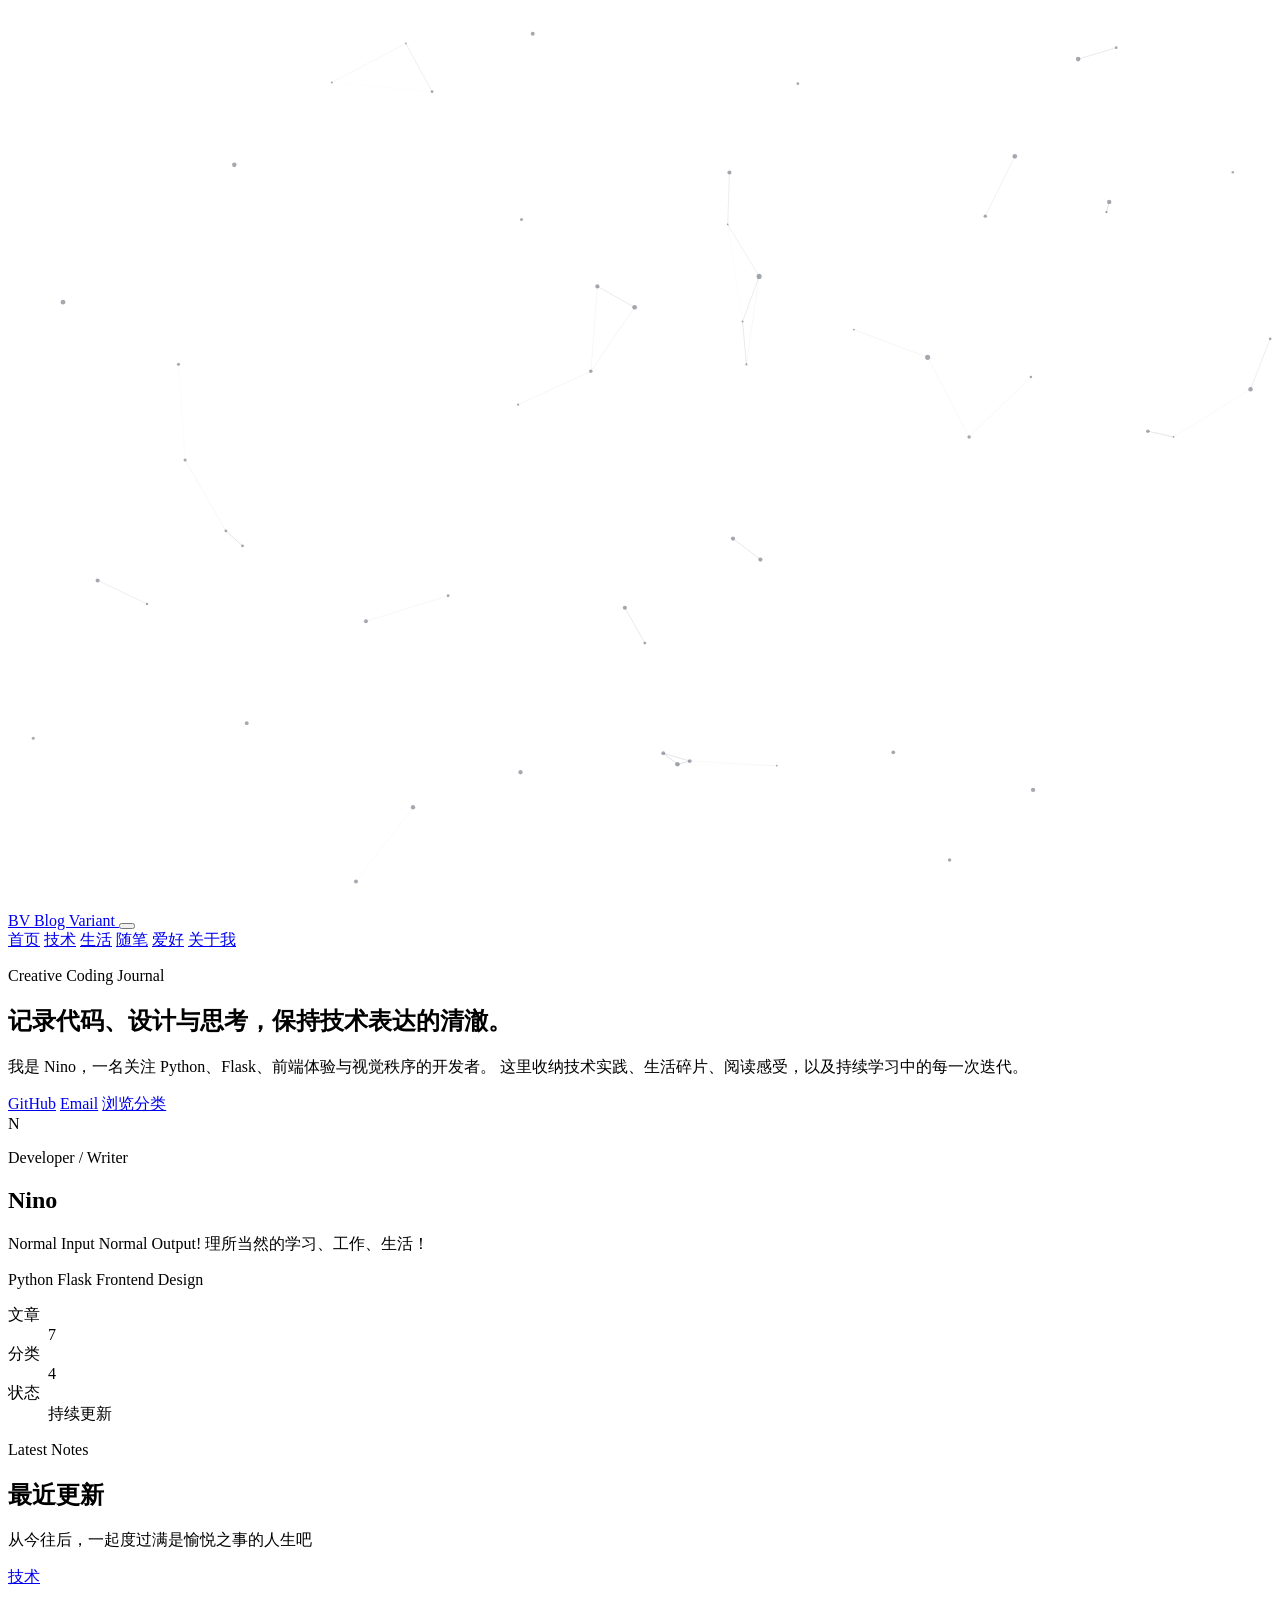
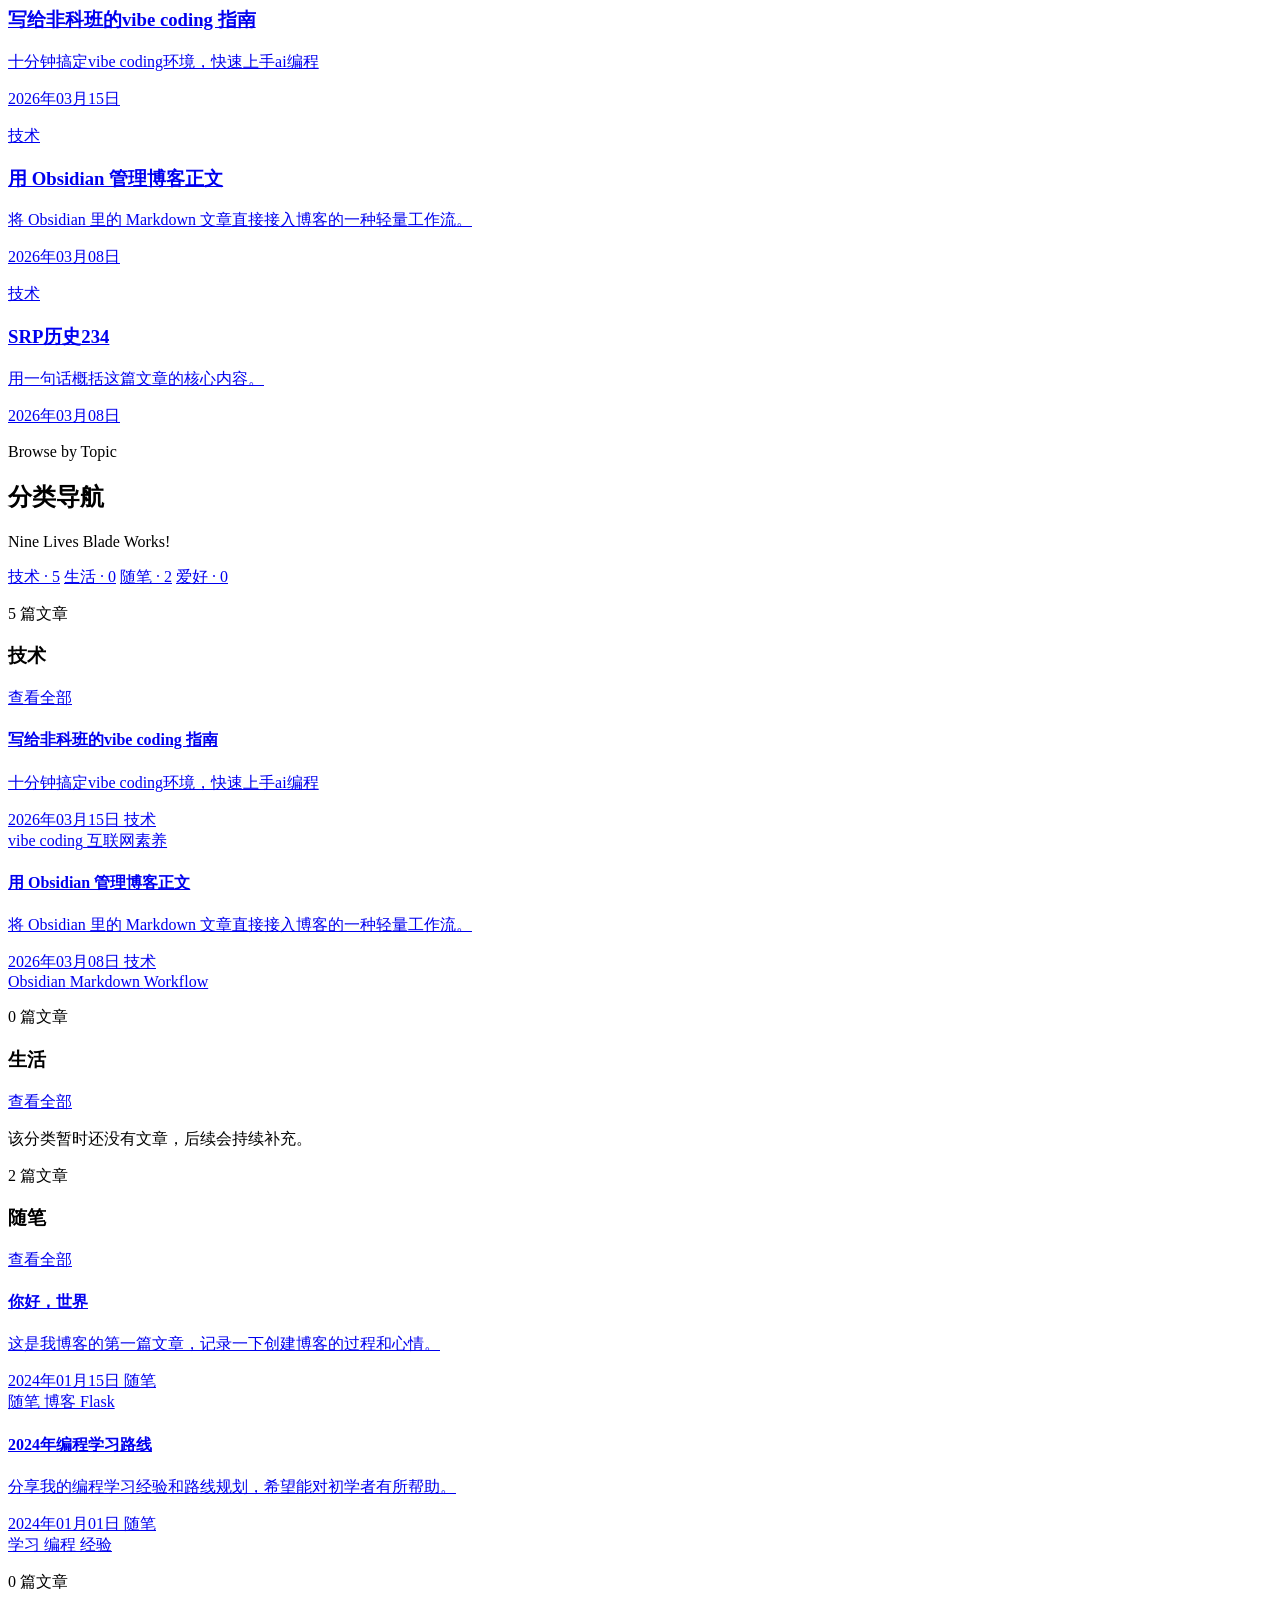
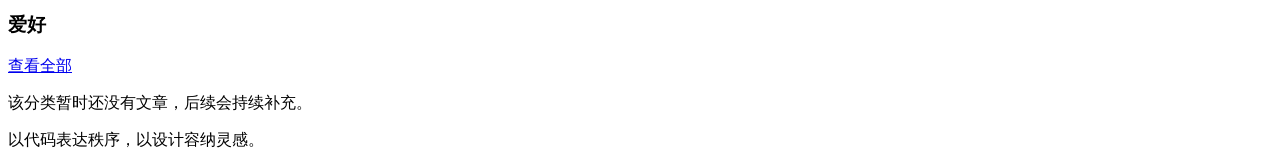
==== commit 5c15a5b0: "wagekeng" ====
--- a/index.html
+++ b/index.html
@@ -80,7 +80,7 @@
         <dl class="identity-stats">
             <div>
                 <dt>文章</dt>
-                <dd>6</dd>
+                <dd>7</dd>
             </div>
             <div>
                 <dt>分类</dt>
@@ -105,25 +105,25 @@
 
     <div class="featured-grid">
         
-        <a href="/MyBlog/post/obsidian-blog-workflow/" class="featured-card" style="--delay: 0.0s;">
+        <a href="/MyBlog/post/learn-to-vibe%20coding/" class="featured-card" style="--delay: 0.0s;">
+            <p class="featured-category">技术</p>
+            <h3>写给非科班的vibe coding 指南</h3>
+            <p>十分钟搞定vibe coding环境，快速上手ai编程</p>
+            <span>2026年03月15日</span>
+        </a>
+        
+        <a href="/MyBlog/post/obsidian-blog-workflow/" class="featured-card" style="--delay: 0.08s;">
             <p class="featured-category">技术</p>
             <h3>用 Obsidian 管理博客正文</h3>
             <p>将 Obsidian 里的 Markdown 文章直接接入博客的一种轻量工作流。</p>
             <span>2026年03月08日</span>
         </a>
         
-        <a href="/MyBlog/post/%E5%8E%86%E5%8F%B2/" class="featured-card" style="--delay: 0.08s;">
+        <a href="/MyBlog/post/%E5%8E%86%E5%8F%B2/" class="featured-card" style="--delay: 0.16s;">
             <p class="featured-category">技术</p>
             <h3>SRP历史234</h3>
             <p>用一句话概括这篇文章的核心内容。</p>
             <span>2026年03月08日</span>
-        </a>
-        
-        <a href="/MyBlog/post/hello-world/" class="featured-card" style="--delay: 0.16s;">
-            <p class="featured-category">随笔</p>
-            <h3>你好，世界</h3>
-            <p>这是我博客的第一篇文章，记录一下创建博客的过程和心情。</p>
-            <span>2024年01月15日</span>
         </a>
         
     </div>
@@ -140,7 +140,7 @@
 
     <div class="category-pills">
         
-        <a href="/MyBlog/category/tech/">技术 · 4</a>
+        <a href="/MyBlog/category/tech/">技术 · 5</a>
         
         <a href="/MyBlog/category/life/">生活 · 0</a>
         
@@ -155,7 +155,7 @@
         <section class="category-panel">
             <div class="panel-head">
                 <div>
-                    <p class="panel-kicker">4 篇文章</p>
+                    <p class="panel-kicker">5 篇文章</p>
                     <h3>技术</h3>
                 </div>
                 <a href="/MyBlog/category/tech/">查看全部</a>
@@ -164,7 +164,25 @@
             <div class="post-list compact-posts">
                 
                     
-                    <a href="/MyBlog/post/obsidian-blog-workflow/" class="post-card" style="--delay: 0.0s;">
+                    <a href="/MyBlog/post/learn-to-vibe%20coding/" class="post-card" style="--delay: 0.0s;">
+                        <h4>写给非科班的vibe coding 指南</h4>
+                        <p class="description">十分钟搞定vibe coding环境，快速上手ai编程</p>
+                        <div class="post-meta">
+                            <span>2026年03月15日</span>
+                            <span>技术</span>
+                        </div>
+                        
+                        <div class="tags">
+                            
+                            <span class="tag">vibe coding</span>
+                            
+                            <span class="tag">互联网素养</span>
+                            
+                        </div>
+                        
+                    </a>
+                    
+                    <a href="/MyBlog/post/obsidian-blog-workflow/" class="post-card" style="--delay: 0.06s;">
                         <h4>用 Obsidian 管理博客正文</h4>
                         <p class="description">将 Obsidian 里的 Markdown 文章直接接入博客的一种轻量工作流。</p>
                         <div class="post-meta">
@@ -179,24 +197,6 @@
                             <span class="tag">Markdown</span>
                             
                             <span class="tag">Workflow</span>
-                            
-                        </div>
-                        
-                    </a>
-                    
-                    <a href="/MyBlog/post/%E5%8E%86%E5%8F%B2/" class="post-card" style="--delay: 0.06s;">
-                        <h4>SRP历史234</h4>
-                        <p class="description">用一句话概括这篇文章的核心内容。</p>
-                        <div class="post-meta">
-                            <span>2026年03月08日</span>
-                            <span>技术</span>
-                        </div>
-                        
-                        <div class="tags">
-                            
-                            <span class="tag">Python</span>
-                            
-                            <span class="tag">Flask</span>
                             
                         </div>
                         
